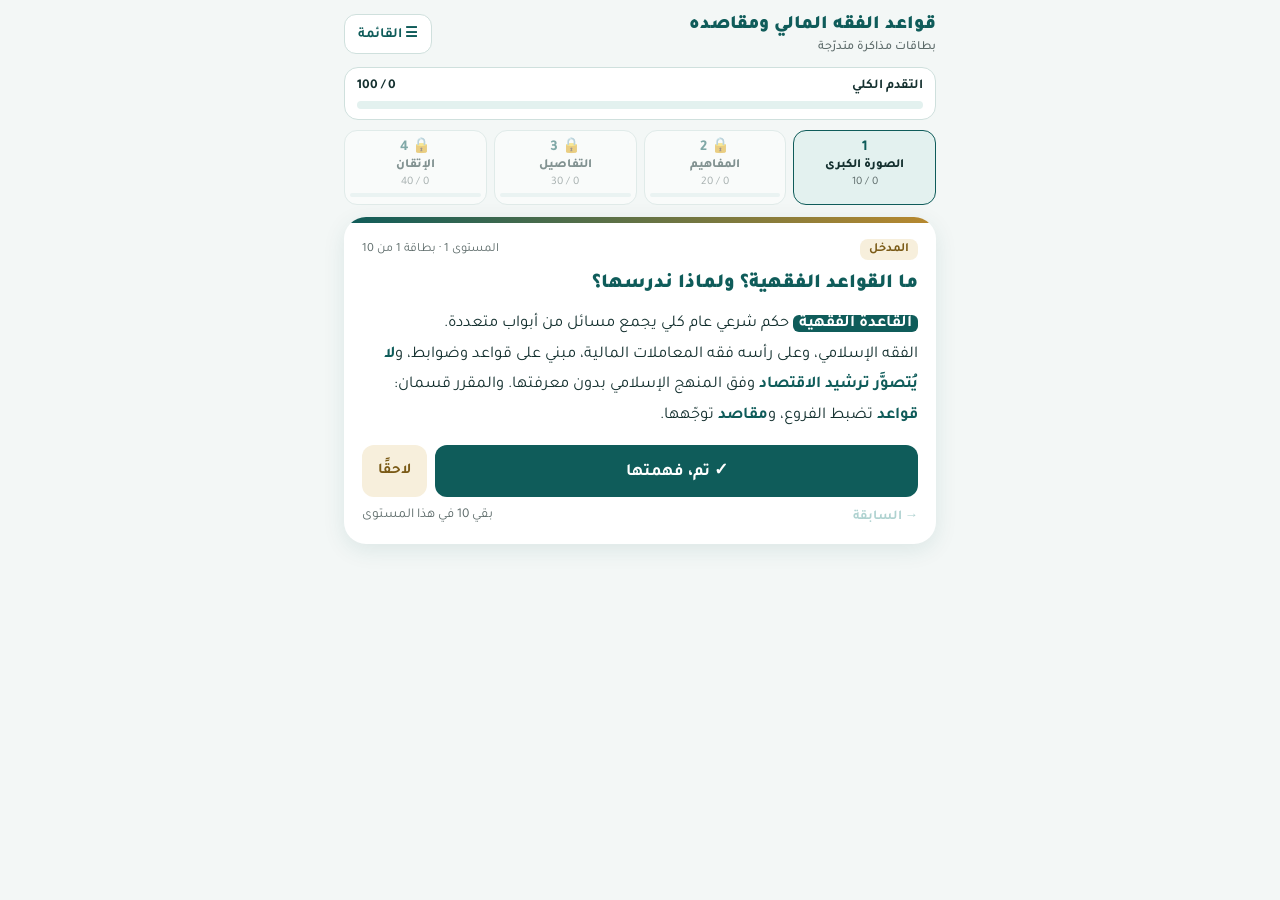
==== cards/index.html @ 2217a5ad "إضافة مذكرة وملخص وبطاقات مقرر قواعد الفقه المالي ومقاصده Co-Authored-By: Claude Opus 5.5 <noreply@a" ====
<!DOCTYPE html>
<html lang="ar" dir="rtl"><head><meta charset="utf-8"><meta name="viewport" content="width=device-width,initial-scale=1">
<title>بطاقات قواعد الفقه المالي ومقاصده</title>
<link rel="preconnect" href="https://fonts.googleapis.com"><link rel="preconnect" href="https://fonts.gstatic.com" crossorigin>
<link href="https://fonts.googleapis.com/css2?family=Tajawal:wght@400;500;700;800;900&display=swap" rel="stylesheet">
<style>
:root{--ink:#14302f;--teal:#0f5c5a;--teal2:#1b7f7a;--tealL:#e3f1ef;--gold:#b8892f;--goldL:#f7efdc;--rose:#9c3d3d;--gray:#5d6b6a;--line:#cfe0dd;--bg:#f3f7f6}
*{box-sizing:border-box;margin:0;padding:0}
body{font-family:Tajawal,sans-serif;background:var(--bg);color:var(--ink);min-height:100vh}
.wrap{max-width:620px;margin:0 auto;padding:14px 14px 40px}
header{display:flex;align-items:center;justify-content:space-between;gap:10px;margin-bottom:12px}
header h1{font-size:19px;font-weight:900;color:var(--teal);line-height:1.3}
header h1 small{display:block;font-size:12.5px;font-weight:500;color:var(--gray)}
.btn{font-family:inherit;border:none;cursor:pointer;border-radius:12px;font-weight:700}
#menuBtn{background:#fff;color:var(--teal);border:1px solid var(--line);padding:9px 13px;font-size:14px;white-space:nowrap}
.prog{background:#fff;border:1px solid var(--line);border-radius:14px;padding:10px 12px;margin-bottom:10px}
.prog .row{display:flex;justify-content:space-between;font-size:13.5px;font-weight:700;margin-bottom:6px}
.bar{height:8px;background:var(--tealL);border-radius:9px;overflow:hidden}.bar i{display:block;height:100%;background:linear-gradient(90deg,var(--teal2),var(--gold));border-radius:9px;transition:width .4s}
.levels{display:grid;grid-template-columns:repeat(4,1fr);gap:7px;margin-bottom:12px}
.lv{position:relative;background:#fff;border:1.5px solid var(--line);border-radius:13px;padding:8px 5px 7px;text-align:center;cursor:pointer;font-family:inherit;color:var(--ink)}
.lv .t{font-size:12.5px;font-weight:800;line-height:1.25}.lv .t b{display:block;color:var(--teal);font-size:15px}
.lv .c{font-size:11.5px;color:var(--gray);margin:3px 0 4px}
.lv .mini{height:4px;background:var(--tealL);border-radius:4px;overflow:hidden}.lv .mini i{display:block;height:100%;background:var(--teal2)}
.lv.on{border-color:var(--teal);background:var(--tealL)}
.lv.lock{opacity:.5}
.lv .badge{position:absolute;top:-7px;left:-5px;background:var(--gold);color:#fff;border-radius:50%;width:21px;height:21px;font-size:12px;line-height:21px}
.card{background:#fff;border-radius:22px;box-shadow:0 6px 22px rgba(15,92,90,.10);overflow:hidden;animation:pop .35s ease}
.card::before{content:"";display:block;height:6px;background:linear-gradient(90deg,var(--teal),var(--gold))}
@keyframes pop{from{opacity:0;transform:translateY(10px)}to{opacity:1;transform:none}}
.cin{padding:16px 18px 18px}
.meta{display:flex;justify-content:space-between;align-items:center;gap:8px;margin-bottom:10px}
.chap{background:var(--goldL);color:#7a5a16;border-radius:8px;padding:3px 9px;font-size:12.5px;font-weight:700}
.pos{font-size:12.5px;color:var(--gray)}
.card h2{font-size:20px;font-weight:900;color:var(--teal);line-height:1.45;margin-bottom:10px}
.done-tag{display:inline-block;background:var(--tealL);color:var(--teal);border-radius:7px;font-size:12px;padding:1px 8px;margin-bottom:8px;font-weight:700}
.body{font-size:16.5px;line-height:1.85}
.body b{color:var(--teal)}
.body .k{background:var(--teal);color:#fff;border-radius:6px;padding:0 6px;font-weight:700}
.body .v{color:#7a5a16;font-weight:700}
.body table{width:100%;border-collapse:collapse;margin:6px 0;font-size:14.5px;line-height:1.6}
.body th{background:var(--teal);color:#fff;padding:5px 7px;text-align:right}
.body td{border-bottom:1px solid var(--line);padding:5px 7px;vertical-align:top}
.body tr:nth-child(even) td{background:#f5faf9}
.acts{display:flex;gap:8px;margin-top:14px}
#ok{flex:1;background:var(--teal);color:#fff;padding:14px;font-size:17px}
#ok:active{transform:scale(.98)}
#later{background:var(--goldL);color:#7a5a16;padding:14px 16px;font-size:15px}
.sub{display:flex;justify-content:space-between;margin-top:10px;font-size:13.5px;color:var(--gray)}
.link{background:none;border:none;color:var(--teal2);font-family:inherit;font-size:13.5px;font-weight:700;cursor:pointer}
.link:disabled{opacity:.35;cursor:default}
.finish{text-align:center;padding:30px 20px}
.finish .e{font-size:54px}.finish h2{margin:8px 0}.finish p{color:var(--gray);line-height:1.8;margin-bottom:16px}
.finish .btn{display:block;width:100%;padding:13px;font-size:16px;margin-top:8px}
.pri{background:var(--teal);color:#fff}.sec{background:var(--tealL);color:var(--teal)}
#toast{position:fixed;bottom:22px;left:50%;transform:translateX(-50%) translateY(20px);background:var(--ink);color:#fff;padding:10px 18px;border-radius:12px;font-size:14.5px;opacity:0;pointer-events:none;transition:.25s;z-index:30;max-width:90%}
#toast.show{opacity:1;transform:translateX(-50%)}
#sheet{position:fixed;inset:0;background:rgba(20,48,47,.45);display:none;z-index:20}
#sheet.open{display:block}
.panel{position:absolute;bottom:0;left:0;right:0;max-width:620px;margin:0 auto;background:#fff;border-radius:22px 22px 0 0;max-height:80vh;display:flex;flex-direction:column}
.ph{display:flex;justify-content:space-between;align-items:center;padding:14px 16px;border-bottom:1px solid var(--line)}
.ph b{font-size:16px;color:var(--teal)}
.list{overflow:auto;padding:6px 10px}
.it{display:flex;gap:9px;align-items:center;width:100%;text-align:right;background:none;border:none;border-bottom:1px solid #eef4f3;padding:10px 6px;font-family:inherit;font-size:14.5px;color:var(--ink);cursor:pointer}
.it .s{flex:none;width:22px;height:22px;border-radius:50%;border:1.5px solid var(--line);font-size:12px;line-height:20px;text-align:center}
.it.d .s{background:var(--teal);border-color:var(--teal);color:#fff}
.it.cur{background:var(--goldL);border-radius:9px}
.pf{padding:12px 16px;border-top:1px solid var(--line)}
#reset{width:100%;background:#fff;color:var(--rose);border:1px solid #e7c9c4;padding:10px;font-size:14px}
.confirm{display:none;margin-top:8px;background:#f6e6e3;border-radius:12px;padding:10px;font-size:14px;text-align:center}
.confirm.show{display:block}
.confirm .btn{padding:8px 16px;margin:6px 4px 0;font-size:14px}
</style></head><body>
<div class="wrap">
<header><h1>قواعد الفقه المالي ومقاصده<small>بطاقات مذاكرة متدرّجة</small></h1><button class="btn" id="menuBtn">☰ القائمة</button></header>
<div class="prog"><div class="row"><span>التقدم الكلي</span><span id="tot"></span></div><div class="bar"><i id="totBar"></i></div></div>
<div class="levels" id="levels"></div>
<div id="main"></div>
</div>
<div id="sheet"><div class="panel"><div class="ph"><b id="shTitle"></b><button class="link" id="close">إغلاق ✕</button></div><div class="list" id="list"></div>
<div class="pf"><button class="btn" id="reset">إعادة تعيين تقدّم هذا المستوى</button><div class="confirm" id="cf">سيُمسح تقدّمك في هذا المستوى. هل أنت متأكد؟<br><button class="btn pri" id="cfYes">نعم، امسح</button><button class="btn sec" id="cfNo">إلغاء</button></div></div></div></div>
<div id="toast"></div>
<script>
const LEVELS=[{n:1,name:"الصورة الكبرى"},{n:2,name:"المفاهيم"},{n:3,name:"التفاصيل"},{n:4,name:"الإتقان"}];
const C=[
// ================= المستوى 1: الصورة الكبرى (10) =================
[1,"المدخل","ما القواعد الفقهية؟ ولماذا ندرسها؟","<span class='k'>القاعدة الفقهية</span> حكم شرعي عام كلي يجمع مسائل من أبواب متعددة.<br>الفقه الإسلامي، وعلى رأسه فقه المعاملات المالية، مبني على قواعد وضوابط، و<b>لا يُتصوَّر ترشيد الاقتصاد</b> وفق المنهج الإسلامي بدون معرفتها. والمقرر قسمان: <b>قواعد</b> تضبط الفروع، و<b>مقاصد</b> توجّهها."],
[1,"القاعدة 1","الأمور بمقاصدها","أولى القواعد الخمس الكبرى. فرعها في المال: <b>العبرة في العقود للمقاصد والمعاني لا للألفاظ والمباني</b>.<br>فالعقد يُحكم عليه بحقيقته لا باسمه: تسمية الزيادة على الدين «غرامة» لا تخرجها عن كونها <b>ربا</b>."],
[1,"القاعدة 2","المشقة تجلب التيسير","المشقة الطارئة على المكلف توجب الترخيص والتخفيف؛ لأن الشريعة مبنية على <b>التيسير لا التعسير</b>.<br>من فروعها في المال: <b>الغرر الكثير يفسد العقود دون يسيره</b>، و<b>إذا زال المانع عاد الممنوع</b>."],
[1,"القاعدة 3","لا ضرر ولا ضرار","نص نبوي صار قاعدة: الشريعة تنفي الضرر بمنعه قبل وقوعه ورفعه بعد وقوعه.<br>تتفرع عنها قواعد <span class='k'>الضمان</span>: الأموال تُضمن بالخطأ كالعمد · الاضطرار لا يبطل حق الغير · المباشر ضامن وإن لم يتعدَّ · الأجر والضمان لا يجتمعان · الظفر بالحق."],
[1,"القاعدة 4","اليقين لا يزول بالشك","ما ثبت بيقين لا يرتفع بمجرد الشك.<br>وفي العقود يتفرع عنها ثلاثة أصول: <b>الأصل في العقود والشروط الحِلّ</b> · <b>الأصل في العقود اللزوم</b> · <b>الأصل أن تكون عن تراضٍ</b>."],
[1,"القاعدة 5","العادة محكّمة","العرف والعادة حَكَمٌ يُرجع إليه في إثبات الحكم ما لم يخالف نصًّا. فـ<b>المعروف عرفًا كالمشروط شرطًا</b>.<br>ويلحق بها قاعدتان كليتان فرعيتان: <b>التابع تابع</b>، و<b>إعمال الكلام أولى من إهماله</b>."],
[1,"الموضوع 4","قواعد الضمان","تحدد من يتحمل الخسارة ومن يستحق الغلة:<br>• <b>الخراج بالضمان</b> و<b>الغنم بالغرم</b>: من عليه الخسارة فله الربح.<br>• <b>الجواز الشرعي ينافي الضمان</b>: الفعل المأذون فيه لا يوجب تعويضًا.<br>• <b>فاسد العقود كصحيحها في الضمان</b>."],
[1,"الموضوع 5","قواعد العقود والديون","خمس قواعد تضبط أثر العقود:<br>هل تُقضى الديون بأمثالها؟ · للأكثر حكم الكل · العقد الباطل لا يقبل الإجازة · لا يتم التبرع إلا بالقبض · هل الوعد عقد؟"],
[1,"الموضوع 7–8","المصالح والمفاسد والضروريات الخمس","الشريعة جاءت بجلب المصالح ودرء المفاسد، والمصالح مراتب: <b>ضرورية ثم حاجية ثم تحسينية</b>.<br>والضروريات خمس: حفظ <b>الدين والنفس والعقل والنسل والمال</b>. وعند التعارض يُرجَّح بينها بمرجّحات محددة."],
[1,"الموضوع 9–10","مقاصد الشريعة في المال","المال من الضروريات الخمس، وغاية الشريعة فيه أن <b>يُحفظ ويُنمّى ويتداول بعدل</b>.<br>ويُدرس المقصد في كل مرحلة من حياة المال: <b>الكسب والاستثمار</b>، و<b>الاستهلاك</b>، و<b>التبرع</b>، ثم أثر ذلك في المعاملات المعاصرة."],

// ================= المستوى 2: المفاهيم (20) =================
[2,"المدخل","تعريف القاعدة","<b>لغة:</b> الأساس.<br><b>اصطلاحًا:</b> حكم شرعي عام كلي، يتضمن مسائل من أبواب متعددة.<br>قد ترد عليها استثناءات لا تنقض كليتها، قال الشاطبي: «القاعدة الكلية لا تقدح فيها قضايا الأعيان ولا نوادر التخلف»."],
[2,"المدخل","القاعدة والضابط والأصل","<table><tr><th>المصطلح</th><th>يجمع الفروع من</th></tr><tr><td>القاعدة</td><td>أبواب شتى</td></tr><tr><td>الضابط</td><td>باب واحد</td></tr><tr><td>الأصل</td><td>الأعم: كل ما تنبني عليه مسائل، من باب أو أبواب</td></tr></table>"],
[2,"المدخل","لا تخلط: الفقهية والأصولية","<b>القواعد الأصولية:</b> أدلة عامة يُتوصل بها إلى <span class='k'>استنباط</span> الأحكام.<br><b>القواعد الفقهية:</b> تعبّر عن <span class='k'>أحكام</span> عامة، هدفها ضبط المسائل متحدة العلة تحت حكم كلي، على أن منها ما يصلح دليلًا.<br>الأولى أداة، والثانية ثمرة."],
[2,"المدخل","أقسام القواعد الفقهية","<b>1) كلية متفق عليها:</b><br>أ. ذات الفروع الكثيرة (الخمس الكبرى): الأمور بمقاصدها · اليقين لا يزول بالشك · المشقة تجلب التيسير · الضرر يزال · العادة محكّمة.<br>ب. مشتهرة أقل شأنًا: إعمال الكلام أولى من إهماله · الميسور لا يسقط بالمعسور.<br><b>2) مختلف فيها:</b> الأجر والضمان لا يجتمعان (الحنفية) · الرخص لا تناط بالمعاصي."],
[2,"المدخل","حجية القواعد: ثلاث مراتب","1) المأخوذة من <b>نص صريح</b> في الكتاب أو السنة: أعلى مراتب الحجية.<br>2) المستندة إلى <b>استقراء أو قياس</b>: دونها.<br>3) المبنية على <b>اجتهاد محض أو مصلحة مرسلة</b>: أضعف.<br>فحجية القاعدة <span class='k'>تابعة لقوة مستندها</span>."],
[2,"القاعدة 1","العبرة في العقود للمقاصد: المعنى والصيغ","<b>المعنى:</b> لا يُنظر إلى ألفاظ العاقدين بل إلى مقاصدهم الحقيقية؛ فما الألفاظ إلا قوالب للمعاني.<br><b>صيغها:</b><br>• العبرة في العقود للمقاصد والمعاني لا للألفاظ والمباني.<br>• القصود معتبرة في العقود.<br>• الألفاظ مفتقرة إلى معرفة معانيها.<br>• هل العبرة بصيغ العقود أو بمعانيها؟"],
[2,"فرع القاعدة 2","الغرر: اليسير والكثير","<b>الغرر:</b> كل عقد يحتمل فيه أحد المتعاقدين ألا يحصل على المقصود منه بسبب الغبن أو الجهالة.<br><b>اليسير:</b> القليل الذي يُغتفر عادةً، ولا يترتب عليه نزاع أو غبن فاحش.<br><b>الكثير:</b> ما لا يُغتفر، ويؤدي إلى النزاع أو الغبن.<br>القاعدة: <span class='k'>الكثير يفسد العقد دون اليسير</span>."],
[2,"القاعدة 3","الضرر والضرار","<b>الضرر لغة:</b> حصول الضُّر، وهو خلاف النفع.<br><b>اصطلاحًا:</b> الإخلال بمصلحة مشروعة للنفس أو الآخرين تعديًا أو إهمالًا.<br><b>الضرر:</b> إلحاق الأذى بالغير <b>ابتداءً</b>.<br><b>الضِّرار:</b> <b>مقابلة</b> الضرر بالضرر.<br>والحديث ينفيهما معًا."],
[2,"فرع القاعدة 3","الأموال تُضمن بالخطأ كالعمد","من أتلف مالًا بغير حق ضمنه، عامدًا أو مخطئًا، جاهلًا أو ناسيًا. والفرق بينهما في <b>الإثم</b> فقط: يأثم العامد دون المخطئ.<br><b>أسباب الضمان ثلاثة:</b> العقد · وضع اليد · الإتلاف."],
[2,"فرع القاعدة 3","الاضطرار: تعريفه وأقسامه","<b>الاضطرار:</b> حاجة شديدة عرفًا تُلجئ إلى مخالفة الشرع.<br>1) <b>داخلي:</b> سببه من الداخل كالجوع والعطش.<br>2) <b>خارجي (الإكراه):</b><br>• <b>ملجئ (تام):</b> يعدم الرضا ويفسد الاختيار.<br>• <b>غير ملجئ (ناقص):</b> يعدم الرضا ولا يفسد الاختيار."],
[2,"فرع القاعدة 3","الظفر بالحق: تعريفه","<b>لغة:</b> الفوز بالشيء وإدراكه بعد السعي فيه.<br><b>اصطلاحًا:</b> تمكّن صاحب الحق، أو من يقوم مقامه، من حقه الواجب الأداء من مال غريمه الممتنع عن الوفاء، وأخذه منه استيفاءً لحقه بغير إذنه ولا علم القضاء، بشروط مخصوصة."],
[2,"القاعدة 4","الأصول الثلاثة في العقود","<b>الحِلّ:</b> العقود والشروط مباحة ما لم يرد دليل بتحريمها.<br><b>اللزوم:</b> العقد المبرم لازم ما لم يدل نص أو شرط (كالخيار) على خلافه.<br>• البيع <b>اللازم</b>: النافذ العاري عن الخيارات · <b>غير اللازم</b>: النافذ الذي فيه خيار.<br><b>التراضي:</b> المعتبر في حلّ العقد ونفوذه ولزومه رضا الطرفين."],
[2,"القاعدة 5","العادة محكّمة: المعنى","تُجعل العادة، عامة أو خاصة، <b>حَكَمًا لإثبات حكم شرعي</b> لم يُنص على خلافه بخصوصه. فالعادة التي توفرت فيها شروط العمل بها <b>ملزمة</b>.<br>ومن ألفاظها: المعروف بين التجار كالمشروط بينهم · العرف كالشرط · الإذن العرفي كالإذن اللفظي."],
[2,"قواعد فرعية","التابع تابع · إعمال الكلام","<b>التابع تابع:</b> ما كان تابعًا لشيء في الوجود حقيقة أو حكمًا فهو تابع له في حكمه، ولا يستقل بالحكم.<br><b>إعمال الكلام أولى من إهماله:</b> حمل الكلام على معنى صحيح أفضل من تركه وعدم الأخذ به."],
[2,"الموضوع 4","الخراج والغنم والغرم","<b>الخراج لغة:</b> غلة الشيء ودخله ومنفعته.<br><b>الغلة:</b> الدخل من الزرع والثمر واللبن والإجارة والنتاج.<br><b>الخراج بالضمان:</b> الغلة لمن يتحمل ضمان الأصل.<br><b>الغرم:</b> ما يلزم المرء لقاء شيء · <b>الغنم:</b> ما يحصل له من مرغوبه."],
[2,"الموضوع 5","لا تخلط: الوعد والعقد","<b>الوعد:</b> إخبار عن إنشاء معروف في المستقبل، والتزام من <b>طرف واحد</b>.<br><b>العقد:</b> التزام صادر من <b>طرفين متقابلين</b>، وإنشاء لالتزامات آنية متبادلة.<br><b>الوعد المجرد:</b> إخبار بالنية · <b>الوعد الملزم:</b> ما اقترن بتصرف من الموعود بناءً عليه."],
[2,"الموضوع 4","الصحيح والفاسد والباطل","<b>البيع الصحيح:</b> ما شُرع بأصله ووصفه، وترتب عليه أثره من الملك والانتفاع.<br>الجمهور: <b>الفاسد = الباطل</b>.<br>الحنفية: <b>الفاسد</b> ما شُرع بأصله دون وصفه، ويُصلح ويبقى أثره · <b>الباطل</b> ما لم يُشرع بأصله ولا وصفه، فكأنه لم يكن."],
[2,"الموضوع 7","مراتب المصالح","<b>ضرورية:</b> لا بد منها لقيام مصالح الدين والدنيا، وبفقدها فساد وتهارج.<br><b>حاجية:</b> للتوسعة ورفع الحرج، وبفقدها حرج ومشقة لا فساد.<br><b>تحسينية:</b> محاسن العادات ومكارم الأخلاق.<br>والمفاسد تنقسم مثلها: كل ما فوّت مصلحة فهو مفسدة في رتبتها."],
[2,"الموضوع 8","الضروريات الخمس ومقاصد الاقتصاد","<b>الضروريات:</b> حفظ الدين · النفس · العقل · النسل · المال.<br><b>مقاصد الاقتصاد الإسلامي (5):</b><br>1) العدالة الاجتماعية.<br>2) التوازن بين مصلحة الفرد والجماعة.<br>3) الرقابة الذاتية.<br>4) عمارة الأرض.<br>5) القوة الاقتصادية."],
[2,"الموضوع 9–10","المال والكسب والاستثمار والاستهلاك والتبرع","<b>المال (الراجح):</b> ما تخرج منه المنافع ويُباح الانتفاع به.<br><b>الكسب:</b> تحصيل المال بطريق مشروع لتحقيق الكفاية.<br><b>الاستثمار:</b> توظيفه في أنشطة مباحة تحقق النماء.<br><b>الاستهلاك:</b> استخدام السلع والخدمات لإشباع الحاجات بالضوابط الشرعية.<br><b>التبرع:</b> بذل مال أو منفعة بلا عوض بقصد البر."],

// ================= المستوى 3: التفاصيل (30) =================
[3,"المدخل","فوائد القواعد الفقهية (6)","1) تجمع شتات الفروع المتناثرة في سلك واحد.<br>2) تكوّن لدى الباحث <b>ملكة علمية</b> قوية.<br>3) تنير سبيل معرفة الأحكام، وترتقي إلى النظريات العامة.<br>4) تصوّر منهجًا قياسيًا عامًا في ترتيب الأحكام.<br>5) دقة ميزانها تتيح لغير المتخصص الاطلاع على الفقه.<br>6) <b>الإيجاز</b>: كلمتان أو بضع كلمات، مثل «العادة محكّمة»."],
[3,"المدخل","هل تُجعل القاعدة الفقهية دليلًا؟","<b>الأصل: لا</b>، لسببين:<br>1) هي ثمرة للفروع وجامع لها، فلا يُجعل الثمرة دليلًا.<br>2) معظمها لا يخلو من مستثنيات، فقد تكون المسألة منها.<br>فهي <b>شواهد يُستأنس بها</b>.<br><b>إلا</b> إن كانت نصًّا («لا ضرر ولا ضرار»، «الخراج بالضمان»)، فقوتها بقوة دليلها. وما بُني على دليل مختلف فيه يُرجع فيه أولًا إلى الأدلة المتفق عليها."],
[3,"المدخل","مستندات القواعد (4)","1) <b>الكتاب:</b> ﴿وأحل الله البيع وحرم الربا﴾ ← أصل الإباحة في البيوع، وحرمة الربا.<br>2) <b>السنة:</b> «ما حُرّم لعلة عارضة يزول بزوالها»، كحديث بريرة: «هو لها صدقة ولنا هدية».<br>3) <b>القياس الصحيح:</b> كقول الشافعي: «كل ما قسناه حلالًا حكمنا له حكم الحلال».<br>4) <b>الاستقراء:</b> أكثر طرق بناء القواعد شيوعًا."],
[3,"القاعدة 1","تطبيقات العبرة بالمقاصد","1) قال: «أعرتك سيارتي» مدة معلومة بعوض معلوم ← صح، و<b>انقلبت الإعارة إجارة</b> تغليبًا للمعنى، وبه قال أصحاب المذاهب الأربعة.<br>2) <b>تغريم المدين المماطل</b>: تسمية الزيادة على الدين «غرامة» لا تصرفها عن حقيقتها وهي الربا."],
[3,"القاعدة 1","المقاصد أم الألفاظ؟ أدلة الفريقين","<table><tr><th>العبرة بالمقاصد</th><th>العبرة بالألفاظ</th></tr><tr><td>«إنما الأعمال بالنيات»</td><td>الصيغ وُضعت لإفادة المعاني فلا تُترك ظواهرها</td></tr><tr><td>لا يُعطَّل لفظ العقد إن أمكن حمله على وجه صحيح</td><td>اعتبار النيات بلا ضبط يؤدي للتلاعب وغياب الضبط القضائي</td></tr><tr><td>آية لغو اليمين [البقرة: 225]</td><td>﴿فإن طلقها فلا تحل له﴾: أثر الطلاق باللفظ</td></tr><tr><td>اعتبار الألفاظ وحدها يبطل عقودًا ويفتح باب التحايل</td><td></td></tr></table>"],
[3,"القاعدة 2","ضابط المشقة الموجبة للتيسير","<b>1) ملازمة للعبادة:</b> لا تنفك عنها، فلا تخفيف (الوضوء في البرد، الصيام في الحر، السفر لطلب العلم).<br><b>2) عارضة:</b> ليست جزءًا من العبادة:<br>• <b>عظيمة:</b> تضر بالنفس أو الأعضاء ← توجب التخفيف.<br>• <b>خفيفة:</b> ألم يسير ← لا يُلتفت إليها.<br>• <b>متوسطة:</b> تُلحق بأقرب الطرفين."],
[3,"القاعدة 2","أنواع التخفيفات الشرعية (7)","1) <b>إسقاط:</b> قضاء الصلاة عن الحائض.<br>2) <b>تنقيص:</b> قصر الرباعية.<br>3) <b>إبدال:</b> التيمم عند فقد الماء.<br>4) <b>تقديم:</b> جمع الصلاتين في وقت الأولى.<br>5) <b>تأخير:</b> جمعهما في وقت الثانية.<br>6) <b>ترخيص:</b> أكل الميتة للضرورة.<br>7) <b>تغيير:</b> نظم صلاة الخوف."],
[3,"القاعدة 2","أسباب الرخص الشرعية (7)","1) السفر.<br>2) المرض.<br>3) الإكراه الملجئ.<br>4) النسيان.<br>5) الجهل.<br>6) العسر وعموم البلوى.<br>7) النقص."],
[3,"فرع القاعدة 2","كيف نميز الغرر اليسير من الكثير؟","لم يحدد الفقهاء قدرًا معينًا، وتركوه لمعيارين:<br>1) <span class='k'>العرف</span>: ما يعده الناس غررًا كثيرًا يؤدي إلى النزاع فهو فاسد، وما يتسامحون فيه فهو يسير. والعرف يتغير بالزمان والمكان ونوع العقد.<br>2) <span class='k'>الضوابط الشرعية</span>: وجود الضمانات والشفافية التي تزيل الجهالة والغبن؛ فكلما زادت إجراءات الوضوح والعدل قلّ الغرر."],
[3,"فرع القاعدة 2","تطبيقات الغرر المعاصرة","1) <b>التأمين التجاري:</b> غرر كثير مفسد؛ المؤمَّن لا يعلم أيحصل على مقابل، والشركة لا تدري كم ستدفع.<br>2) <b>التأمين التعاوني (التكافلي):</b> قائم على التبرع والتعاون، فيصير الغرر يسيرًا مغتفرًا.<br>3) <b>المشتقات</b> (الخيارات، الديون المشكوك في تحصيلها): بيع ما لا يملك، أو معدوم، أو مجهول ← داخلة في النهي عن بيع الغرر."],
[3,"فرع القاعدة 2","إذا زال المانع عاد الممنوع","<b>المعنى:</b> ما امتنع لمانع يعود إلى حكمه الأصلي إذا زال المانع.<br><b>الدليل:</b> ﴿وإذا حللتم فاصطادوا﴾، وحديث آكل الثوم: لا يقرب المسجد حتى يذهب ريحه.<br><b>تطبيقات:</b><br>• أوصى لأخيه ثم وُلد له ابن فحجبه ← صحت الوصية.<br>• وهب حصة شائعة ثم قسمها وسلّمها ← صحت.<br>• زالت الزيادة المانعة من رجوع الواهب ← عاد حقه."],
[3,"القاعدة 3","لا ضرر: ما تُلزم به وأمثلتها","<b>تُلزم بثلاثة:</b><br>1) منع الضرر قبل وقوعه.<br>2) رفعه بعد وقوعه ومنع تكراره.<br>3) تحريم سائر أنواعه إلا بدليل (النكرة في سياق النفي تعم).<br><b>بيوع ممنوعة للضرر:</b> بيع المعيب دون بيان · النجش والعينة والمزابنة والمنابذة · بيع الحاضر للبادي والبيع على البيع · بيع المخدرات والمغصوب · بيع الدين بالدين."],
[3,"فرع القاعدة 3","الاضطرار لا يبطل حق الغير: المعنى","من أتلف شيئًا <b>لدفع أذاه عنه</b> لم يضمنه، ومن أتلفه <b>ليدفع به ضرورته</b> ضمنه.<br>• صال عليه بعير فقتله ← <b>لا يضمن</b>.<br>• جاع جوعًا شديدًا فذبح البعير وأكل ← <b>يضمن</b>.<br>فالضرورة ترفع الإثم ولا ترفع الضمان."],
[3,"فرع القاعدة 3","شروط قاعدة الاضطرار (6)","1) وقوع الضرر يقينًا أو غالبًا.<br>2) أن يمس إحدى الضروريات الخمس.<br>3) تعذر إزالته بالوسائل المباحة.<br>4) ألا يترتب على إزالته ضرر مثله أو أعظم.<br>5) أن يقتصر المضطر على ما يزيل الضرر.<br>6) أن يضمن ما أتلفه من حق الغير."],
[3,"فرع القاعدة 3","الأجر والضمان: الحنفية والجمهور","<b>الحنفية:</b> لا يجتمعان في محل واحد لسبب واحد مع اتحاد الجهة؛ لأن الضمان يقتضي التملك، والمالك لا أجر عليه. ومنافع المغصوب عندهم غير مضمونة لأنها معدومة.<br><b>الجمهور:</b> يجتمعان، كالغاصب المنتفع بالمغصوب إذا هلك: يضمنه وعليه الأجرة.<br>فالقاعدة <span class='k'>مختلف فيها</span>."],
[3,"فرع القاعدة 3","الأجر والضمان: مسائل الدابة","<table><tr><th>استأجر دابة ثم</th><th>الحكم</th></tr><tr><td>تعدى ولم ينتفع وسلمت</td><td>لا أجر</td></tr><tr><td>تعدى ثم انتفع وسلمت</td><td>لا أجر</td></tr><tr><td>انتفع كاملًا ثم تعدى</td><td>كل الأجر مع الإثم</td></tr><tr><td>تعدى أثناء المنفعة، أو بعد بعضها</td><td>أجر ما قبل التعدي</td></tr><tr><td>تعدى ولم ينتفع وتلفت</td><td>يضمن القيمة ولا أجر</td></tr></table>"],
[3,"فرع القاعدة 3","الظفر بالحق: الشروط والموانع","<b>الشروط (5):</b> ثبوت الحق ويقينيته · عدم التجاوز · تعذر الطرق المشروعة · الأمن من الفتنة والعقوبة · أن يكون مالًا لا حدًّا ولا قصاصًا.<br><b>الموانع (4):</b> وجود قضاء عادل · إمكان إقامة البينة · أن يكون المدين معسرًا أو محجورًا عليه · أن يؤدي إلى مفسدة أعظم.<br><b>الراجح:</b> يجوز إن كان سبب الحق ظاهرًا كالنكاح والقرابة والضيافة."],
[3,"القاعدة 4","الأصل في العقود الحل: الضوابط والتطبيقات","<b>المقاصد:</b> تحقيق مصالح الناس · رفع الحرج · حفظ الحقوق ومنع النزاع.<br><b>الضوابط:</b> ألا تخالف نصًّا · ألا تنافي مقصود العقد · ألا تشتمل على غرر أو ظلم.<br><b>تطبيقات:</b> اشتراط صفة في المبيع (جمل جابر) · تحديد المدة أو المنفعة في الإجارة · <b>الشروط الجزائية والتأمين التعاوني</b>."],
[3,"القاعدة 4","الأصل في العقود اللزوم: شروط إعماله","1) أن يكون العقد صحيحًا موافقًا للشريعة.<br>2) أن يثبت بالإيجاب والقبول ورضا المتعاقدين.<br>3) ألا يوجد ما يناقض اللزوم.<br>4) ألا يوجد ما يناقض مقتضى العقد.<br>5) أن يكون الشرط واضحًا لا تغرير فيه بالطرف الآخر."],
[3,"القاعدة 4","التراضي: الشروط والقواعد المندرجة","<b>شروطه:</b> ألا يكون على إحلال حرام أو تحريم حلال · ألا يناقض مقصود العقد · ألا يوجد سبب قوي لإهدار رضا المالك.<br><b>قواعد مندرجة:</b><br>1) تنعقد العقود بكل ما دل على مقصودها.<br>2) دليل الرضا كصريح الرضا.<br>3) السكوت لا يدل على الرضا إلا بقرينة.<br>4) لا عبرة للدلالة في مقابلة التصريح."],
[3,"القاعدة 5","شروط العمل بالعرف","1) أن يكون <b>مطردًا أو غالبًا</b>.<br>2) أن يكون <b>قائمًا عند إنشاء التصرف</b>، فلا عبرة بسابق منقطع ولا بحادث بعده.<br>3) <b>ألا يعارضه تصريح</b> بخلافه.<br>4) <b>ألا يخالف دليلًا شرعيًا</b>.<br><b>ضابط الرجوع إليه:</b> كل فعل رُتّب عليه حكم ولا ضابط له في الشرع ولا في اللغة، كالقبض والإيداع والهدية والغصب."],
[3,"القاعدة 5","تطبيقات العرف المعاصرة","1) <b>عمولة مكاتب الإيجار</b> على المستأجر، وتتفاوت بحسب أجرة المسكن.<br>2) <b>تسلّم الشيك</b> يقوم مقام القبض في صرف النقود بشروطه.<br>3) <b>القيد الحسابي</b> قبض حكمي في شراء الذهب والفضة.<br>4) خدمات الحسابات الجارية: دفاتر الشيكات وبطاقات الصراف وتمييز بعض العملاء، عملًا بـ«المعروف بين التجار كالمشروط بينهم»."],
[3,"القاعدة 5","لا تخلط: المعروف عرفًا · المعروف بين التجار","<b>المعروف عرفًا كالمشروط شرطًا:</b> في مطلق العرف؛ ما تعارفه الناس بلا شرط صريح فهو كالمشروط، ما لم يصادم نصًّا. (مثال المصادم: تضمين المستعير والمستأجر بلا تعدٍّ ← لا يُعتبر).<br><b>المعروف بين التجار كالمشروط بينهم:</b> <span class='k'>أخص</span>، في عرف التجار، وذُكرت اهتمامًا بالتجارة. مثالها: دفع الثمن منجّمًا إن جرى به العرف."],
[3,"قواعد فرعية","صور التبعية (6)","1) <b>حقيقية:</b> الصوف على الغنم، والجنين في الرحم.<br>2) <b>متولدة:</b> الإذن بشيء يتبعه ما ينتج عنه.<br>3) <b>تضمنية:</b> جزء مما تضمنه شيء آخر.<br>4) <b>ضرورية:</b> المفتاح للقفل.<br>5) <b>شرعية:</b> «ذكاة الجنين ذكاة أمه».<br>6) <b>عرفية:</b> ما يتبع العقد عرفًا كالأرض والبناء والشجر."],
[3,"الموضوع 4","الخراج بالضمان: الشروط والتطبيقات","<b>الشرطان:</b> منفعة <b>منفصلة غير متولدة</b> كالأجرة · مستندة إلى <b>سبب مشروع</b> كالشراء والهبة.<br><b>تطبيقات:</b><br>• ردّ المبيع المعيب بعد استعماله ← لا أجرة عليه.<br>• رجع الواهب ← الغلة للموهوب له.<br>• المفلس يتّجر بعد الحجر ← الربح له.<br>• مكّنه البائع من الطعام فلم يقبضه فهلك ← من ضمان المشتري."],
[3,"الموضوع 4","فاسد العقود كصحيحها في الضمان","يستويان في <b>أصل</b> الضمان لا في <b>مقداره</b>:<br>• الصحيح يُضمن <b>بالمسمّى</b> (ضمان عقد).<br>• الفاسد يُضمن <b>بالقيمة أو المثل</b> (ضمان يد).<br><b>وقت القيمة:</b> يوم القبض (الحنفية والمالكية ووجه للشافعية) · يوم التلف (الحنابلة، لأنه مأذون في إمساكه كالعارية).<br>مثال: باع قطيعًا إلا شاتين غير معينتين ← فاسد للجهالة."],
[3,"الموضوع 5","تُقضى الديون بأمثالها: المجمع والتحوط","الأصل ردّ <b>المثل</b> ولو رخصت العملة أو غلت، باتفاق المذاهب الأربعة.<br><b>مجمع الفقه (التضخم):</b> العبرة بالمثل لا بالقيمة، فلا يجوز ربط الديون بمستوى الأسعار.<br><b>التحوط عند التعاقد:</b> عقد الدين بالذهب أو الفضة · سلعة مثلية · سلة سلع · عملة أثبت · سلة عملات. ويُرد بمثل ما وقع به الدين."],
[3,"الموضوع 7","الترجيح بين المصالح والمفاسد (6)","1) <b>الرتبة:</b> دفع مفسدة الضروري مقدّم على مصلحة الحاجي.<br>2) <b>النوع:</b> الدين، فالنفس، فالعقل، فالنسل، فالمال.<br>3) <b>العموم:</b> المفسدة العامة على المصلحة الخاصة.<br>4) <b>القدر:</b> الأكبر ضررًا يُقدَّم درؤه.<br>5) <b>الزمن:</b> المفسدة الدائمة على المصلحة المؤقتة.<br>6) <b>التحقق:</b> درء المفسدة المحققة أولى من جلب المصلحة الموهومة."],
[3,"الموضوع 8","إعمال المقاصد: الخطوات والضوابط","<table><tr><th>خطوات الإعمال</th><th>ضوابط الإعمال</th></tr><tr><td>فهم النص أولًا</td><td>عدم معارضة النصوص</td></tr><tr><td>الاستقراء الشامل</td><td>عدم معارضة الإجماع والقياس</td></tr><tr><td>ترتيب المقاصد</td><td>تحديد درجة المقصد</td></tr><tr><td>مراعاة المآلات</td><td>الابتعاد عن المصالح الموهومة</td></tr><tr><td>الالتزام بالضوابط</td><td>أن يكون المطبّق مجتهدًا</td></tr></table>"],
[3,"الموضوع 10","التبرعات: أنواعها ومقاصدها","<b>الأنواع:</b> 1) مقصودة ابتداءً وانتهاءً (هبة، صدقة، وصية، وقف، عارية). 2) ضمن معاوضة (بيع بأقل من القيمة نفعًا للمشتري). 3) تبرع ابتداءً معاوضة انتهاءً (القرض).<br><b>المقاصد:</b> عبادة الله · مصالح ضعاف المسلمين · إدامة استخدام المال · التكثير منها · صدورها عن طيب نفس."],

// ================= المستوى 4: الإتقان (40) =================
[4,"القاعدة 2","أدلة: المشقة تجلب التيسير","1) <span class='v'>﴿يُرِيدُ اللَّهُ بِكُمُ الْيُسْرَ وَلَا يُرِيدُ بِكُمُ الْعُسْرَ﴾</span> [البقرة: 185].<br>2) <span class='v'>﴿وَمَا جَعَلَ عَلَيْكُمْ فِي الدِّينِ مِنْ حَرَجٍ﴾</span> [الحج: 78].<br>3) قصة الأعرابي الذي بال في المسجد: «دعوه، وأهريقوا على بوله ذَنوبًا من ماء... فإنما بُعثتم ميسّرين ولم تُبعثوا معسّرين» (البخاري)."],
[4,"القاعدة 2","أمثلة المشقة العارضة","<table><tr><th>النوع</th><th>مثاله</th><th>حكمه</th></tr><tr><td>عظيمة</td><td>خوف الهلاك أو فقد عضو بالصيام</td><td>تخفيف</td></tr><tr><td>خفيفة</td><td>وجع إصبع، صداع خفيف</td><td>لا تخفيف</td></tr><tr><td>متوسطة</td><td>حمى خفيفة، ألم ضرس</td><td>بحسب قربها</td></tr></table>"],
[4,"فرع القاعدة 2","أدلة قاعدة الغرر","1) <span class='v'>﴿يَا أَيُّهَا الَّذِينَ آمَنُوا لَا تَأْكُلُوا أَمْوَالَكُم بَيْنَكُم بِالْبَاطِلِ إِلَّا أَن تَكُونَ تِجَارَةً عَن تَرَاضٍ مِّنكُمْ﴾</span> [النساء: 29]: والغرر يؤدي إلى أكل المال بالباطل لانعدام الرضا الحقيقي.<br>2) حديث أبي هريرة: «نهى رسول الله صلى الله عليه وسلم عن بيع الغرر». النهي عام، وقيّده الفقهاء بالكثير المؤدي للنزاع."],
[4,"القاعدة 3","أدلة: لا ضرر ولا ضرار","1) <span class='v'>﴿وَلَا يُضَارَّ كَاتِبٌ وَلَا شَهِيدٌ﴾</span> [البقرة: 282].<br>2) <span class='v'>﴿لَا تُضَارَّ وَالِدَةٌ بِوَلَدِهَا وَلَا مَوْلُودٌ لَّهُ بِوَلَدِهِ﴾</span> [البقرة: 233].<br>3) قول النبي صلى الله عليه وسلم: «لا ضرر ولا ضرار» (أحمد)، وهو <b>أصل القاعدة</b>."],
[4,"فرع القاعدة 3","ضمان الخطأ: الأدلة والأمثلة","<b>الأدلة:</b> آية النساء 29 · «إن دماءكم وأموالكم وأعراضكم حرام عليكم كحرمة يومكم هذا» (أبو بكرة)، ولم يفرق الشارع بين العالم وغيره في ضمان المتلفات.<br><b>قول ابن رشد:</b> «الأموال تُضمن عمدًا أو خطأً».<br><b>أمثلة:</b> أعطى زكاته لمن ظنه فقيرًا فبان غنيًا ← يضمن الآخذ · رمى حجرًا فكسر زجاج سيارة ← يضمن إصلاحه."],
[4,"فرع القاعدة 3","حديث عُمير مولى آبي اللحم","أصابته مجاعة شديدة قرب المدينة، فدخل حائطًا وقطع قِنوَين من نخلة، فجاء به صاحب الحائط إلى النبي صلى الله عليه وسلم، فسأله: «أيّهما أفضل؟» يعني ثوبيه، فأخذ عمير أحدهما وأخذ صاحب الحائط الآخر.<br><b>وجه الدلالة:</b> كان مضطرًا، ومع ذلك أعطى صاحبَ البستان عوضًا ← <span class='k'>الاضطرار لا يبطل حق الغير</span>."],
[4,"فرع القاعدة 3","الاضطرار: الصيغ والأركان والأدلة","<b>صيغها:</b> الضرورات لا تبيح إتلاف مال الغير بغير ضمان · الضرورة إلى مال الغير لا تُسقط ضمانه · الاضطرار لا يُسقط الضمان.<br><b>أركانها نظريًا:</b> الاضطرار (المحكوم عليه)، وعدم بطلان حق الغير (المحكوم به). <b>تطبيقيًا:</b> المضطر · حالة الضرورة · حق للغير · التعدي عليه.<br><b>آيات المضطر:</b> البقرة 173 · المائدة 3 · الأنعام 119 و145 · النحل 115: تنفي الإثم لا الضمان."],
[4,"فرع القاعدة 3","تطبيقات الاضطرار في المعاملات","1) أكره شخص غيره على إتلاف مال ثالث ← لا يبطل حق المالك؛ يُضمَّن <b>المُكرِه</b> إن كان الإكراه ملجئًا، وإلا فالضمان على <b>المتلف المباشر</b>.<br>2) استأجر سيارة مدة فانتهت واحتُجزت لسبب من المستأجر ← تستمر الإجارة، ولصاحبها <b>أجرة المثل</b> للمدة الزائدة."],
[4,"فرع القاعدة 3","المباشر ضامن: الأدلة والأمثلة","<b>الأدلة:</b> <span class='v'>﴿فَمَنِ اعْتَدَىٰ عَلَيْكُمْ فَاعْتَدُوا عَلَيْهِ بِمِثْلِ مَا اعْتَدَىٰ عَلَيْكُمْ﴾</span> [البقرة: 194] · «لا ضرر ولا ضرار».<br><b>أمثلة:</b> رمى شيئًا فسقط على مال غيره فأتلفه · زلق فوقع على مال فأتلفه · <b>موظف بنك حوّل مبلغًا إلى حساب خاطئ</b> ← ضامن لمباشرته.<br><b>لا تخلط:</b> المباشر يضمن مطلقًا، والمتسبب لا يضمن إلا بالتعدي."],
[4,"فرع القاعدة 3","مستثنى قاعدة الأجر والضمان","1) استأجر دابة لركوبه فأردف خلفه آخر، والدابة تطيقهما، فعطبت بعد بلوغ المقصد ← عليه <b>كل الأجر ونصف القيمة</b>، لعدم اتحاد جهة الأجر والضمان.<br>2) استأجر حمارًا لنقل التراب، فصار يحمل عليه اللَّبِن في رجوعه، فسلم الحمار ← يجب كل الأجر (وهو خلاف ما عليه الفتوى)."],
[4,"فرع القاعدة 3","أدلة الظفر بالحق","<b>من القرآن:</b> <span class='v'>﴿وَانتَصَرُوا مِن بَعْدِ مَا ظُلِمُوا﴾</span> [الشعراء: 227] · ﴿فَمَنِ اعْتَدَىٰ عَلَيْكُمْ...﴾ [البقرة: 194].<br><b>من السنة:</b><br>• <b>حديث هند بنت عتبة</b>: «خذي ما يكفيك وولدك بالمعروف»، وهو <b>أظهر دليل</b>، وقيّده بالمعروف.<br>• حديث عقبة بن عامر: إباحة أخذ الضيف حق الضيافة ممن امتنع عن قِراه."],
[4,"فرع القاعدة 3","حقوق يجوز الظفر بها وحقوق لا يجوز","<b>متفق على جوازه:</b><br>1) نفقة الزوجة والأولاد.<br>2) الأعيان المستحقة.<br><b>متفق على منعه:</b><br>1) تحصيل العقوبات.<br>2) الحقوق المتعلقة بالنكاح.<br>3) الدين المبذول."],
[4,"القاعدة 4","اليقين لا يزول بالشك: الدليل والتطبيقات","<b>الدليل:</b> «إذا وجد أحدكم في بطنه شيئًا فأشكل عليه أخرج منه شيء أم لا؟ فلا يخرجنّ من المسجد حتى يسمع صوتًا أو يجد ريحًا» (مسلم: 362).<br><b>تطبيقات:</b><br>• تيقن الطهارة وشك في الحدث ← الأصل الطهارة.<br>• ملك شيئًا بيقين ثم شك في زوال ملكه ← الأصل بقاء الملك."],
[4,"القاعدة 4","أدلة: الأصل في العقود والشروط الحِلّ","1) <span class='v'>﴿يَا أَيُّهَا الَّذِينَ آمَنُوا أَوْفُوا بِالْعُقُودِ﴾</span> [المائدة: 1].<br>2) «المسلمون على شروطهم، إلا شرطًا حرّم حلالًا أو أحلّ حرامًا» (الترمذي: حسن صحيح).<br>فقرر الفقهاء أن الأصل في العقود والشروط <b>الصحة والجواز</b> إلا ما تضمن محرّمًا أو خالف نصًّا."],
[4,"القاعدة 4","أدلة: الأصل في العقود اللزوم","1) <span class='v'>﴿أَوْفُوا بِالْعُقُودِ﴾</span>: أمر بالوفاء، و<b>الأمر يفيد الوجوب</b>.<br>2) حديث عقبة بن عامر: «إن أحق الشروط أن تُوفوا به ما استحللتم به الفروج»: الشروط عمومًا يجب الوفاء بها، وأوجبها ما كان في استحلال الفرج، ما لم يخالف الشرع."],
[4,"القاعدة 4","أدلة: الأصل في العقود التراضي","1) ﴿إِلَّا أَن تَكُونَ تِجَارَةً عَن تَرَاضٍ مِّنكُمْ﴾ [النساء: 29]: البيع بلا تراضٍ باطل.<br>2) <span class='v'>﴿فَإِن طِبْنَ لَكُمْ عَن شَيْءٍ مِّنْهُ نَفْسًا فَكُلُوهُ هَنِيئًا مَّرِيئًا﴾</span> [النساء: 4].<br>3) «إنما البيع عن تراض» (ابن ماجه)."],
[4,"القاعدة 4","مقصد قاعدة التراضي: حفظ المال","أ) <b>منع الاعتداء على المال</b> بتحريم الغصب والسرقة والإضرار، حرصًا على الملكية الخاصة؛ إذ جعل الله التراضي سبيل خروج المال من اليد في غير التبرع.<br>ب) <b>منع الغش والخديعة</b>، ونفي رضا من لا إرادة له كالمجنون والصبي غير المميز.<br>ج) <b>مقاصد اجتماعية</b> كدفع العداوة والبغضاء [المائدة: 91]."],
[4,"القاعدة 5","أدلة: العادة محكّمة","1) <span class='v'>﴿خُذِ الْعَفْوَ وَأْمُرْ بِالْعُرْفِ وَأَعْرِضْ عَنِ الْجَاهِلِينَ﴾</span> [الأعراف: 199]: العرف عادات الناس وما استقر في النفوس.<br>2) «خذي ما يكفيك وولدك بالمعروف»: قال ابن المنير: المقصود إثبات الاعتماد على العرف، وأنه يُقضى به على ظواهر الألفاظ.<br>3) مشروعية <b>بيع السلم</b>.<br>4) <b>العرايا</b>: استُثنيت من المزابنة مراعاةً للعرف وحاجة الاقتيات."],
[4,"القاعدة 5","أمثلة العرف عند الفقهاء","1) <b>العيوب</b> في السلع بحسب ما عند الناس.<br>2) <b>القبوض</b> تختلف باختلاف الأشياء وعادات الناس.<br>3) <b>الالتزامات التبعية</b> عند السكوت: أجرة السمسار، وكتابة الصك، وأجرة الوزن والكيل والنقل.<br>4) لا يُقبل <b>هدية المقترض</b> قبل الوفاء ممن لم تجرِ عادته بها.<br>5) الوكيل يبيع بغير النقد المعروف ← لا يجوز."],
[4,"القاعدة 5","استثناءات العرف وأمثلة «كالمشروط»","<b>لا عبرة:</b><br>1) بالعرف الشاذ والنادر (لا حكم للنادر).<br>2) بعرف يعارض تصريحًا أو اشتراطًا من أحد الطرفين.<br>3) بعرف غير قائم وقت التصرف: «العرف الذي تُحمل الألفاظ عليه إنما هو المقارن أو السابق».<br><b>أمثلة المعروف عرفًا:</b> دخول البرذعة والإكاف في البيع · أجرة تعليم الحرفة لمن يشهد له عرف البلد · إدخال الحمّال المحمول داخل الباب."],
[4,"قواعد فرعية","التابع تابع: الأدلة والقواعد المندرجة","<b>الأدلة:</b> ﴿يَا أَيُّهَا النَّبِيُّ إِذَا طَلَّقْتُمُ النِّسَاءَ﴾ [الطلاق: 1]: خطاب المتبوع ثم عُمّم · «من باع نخلًا قد أُبّرت فثمرتها للبائع إلا أن يشترط المبتاع» · الإجماع على منع بيع الحمل دون أمه.<br><b>المندرجة:</b> من ملك شيئًا ملك ما هو من ضروراته · التابع لا يُفرد بالحكم · يُغتفر في التابع ما لا يُغتفر في غيره · إذا سقط الأصل سقط ما في ضمنه."],
[4,"قواعد فرعية","إعمال الكلام: التطبيقات والمندرجة","<b>تطبيقات:</b> وقف على «ولده» وله أحفاد فقط ← يُصرف إليهم مجازًا · تعارض الإعطاء والحرمان ← يُقدَّم الإعطاء لأنه أقرب لمقصود الواقف · حلف لا يأكل من النخلة فأكل تمرها ← يحنث.<br><b>المندرجة:</b> الأصل في الكلام الحقيقة · إذا تعذرت الحقيقة يُصار إلى المجاز · إذا تعذر إعمال الكلام يُهمل · المطلق يجري على إطلاقه ما لم يُقيَّد."],
[4,"الموضوع 6","تطبيقات القواعد على المعاملات","<b>«العادة محكّمة»:</b> يجوز للمصرف تقديم خدمات الحسابات الجارية بمقابل أو بدونه، وتمييز بعض العملاء، لجريان العرف ما لم يخالف الشرع.<br><b>«الأمور بمقاصدها»:</b> بيع الهازل لا يترتب عليه أثر · اللقطة بنية الحفظ أمانة لا تُضمن إلا بتعدٍّ، وبنية التملك كالغصب تُضمن مطلقًا.<br><b>«الضرر يزال»:</b> باع ما يسرع إليه الفساد وغاب المشتري ← للبائع الفسخ والبيع لغيره."],
[4,"الموضوع 4","الخراج بالضمان: الحديث والصيغ والمستثنيات","<b>الحديث:</b> عن عائشة أن رجلًا ابتاع غلامًا فاستغلّه ثم وجد به عيبًا فردّه، فقال البائع: قد استغلّ غلامي، فقال صلى الله عليه وسلم: «الخراج بالضمان» (أبو داود).<br><b>صيغ:</b> من ضمن مالًا فله ربحه · الغنم بالغرم · النعمة بقدر النقمة · يُستحق الربح بالمال أو العمل أو الضمان.<br><b>مستثنيات:</b> الغاصب يضمن الغلة المتولدة كنسل الحيوان · البائع يرجع بالمبيع ونمائه المتصل إذا أفلس المشتري."],
[4,"الموضوع 4","الغنم بالغرم: الأدلة والمقاصد","<b>الأدلة:</b> <span class='v'>﴿وَأَن لَّيْسَ لِلْإِنسَانِ إِلَّا مَا سَعَىٰ﴾</span> [النجم: 39] · «اليد العليا خير من اليد السفلى».<br><b>مقاصدها (5):</b> العدالة · تعزيز المسؤولية · تنظيم العلاقات الاقتصادية · توجيه السلوك إلى التفكير في العواقب · توازن المصالح.<br><b>أمثلة:</b> التاجر يتحمل تكاليف الشراء والنقل والخسارة · الشركاء يقتسمون الربح ويتحملون الخسارة."],
[4,"الموضوع 4","الجواز الشرعي ينافي الضمان","<b>المعنى:</b> الفعل الجائز المطابق للضوابط لا يوجب الضمان، فإن كان بتعدٍّ أو تفريط ثبت.<br><b>الدليل:</b> «أرأيت إن جاء رجل يريد أخذ مالي؟ قال: فلا تعطه... أرأيت إن قتلته؟ قال: هو في النار» (مسلم).<br><b>أمثلة:</b> حمّل السيارة المستأجرة الوزن المعتاد فتلفت ← لا يضمن · أُبيح له طعام فأكله ← لا ضمان.<br><b>لا تخلط:</b> «الخراج بالضمان» = من عليه الخسارة فله الغلة."],
[4,"الموضوع 4","أصول فساد البيع","<b>عند ابن رشد (4):</b> تحريم عين المبيع · الربا · الغرر · الشروط المؤدية إليهما أو إلى أحدهما.<br>وأسباب النهي من خارج البيع: الغش، والضرر، ووقت العبادة المستحق.<br><b>أسباب بطلان البيع (5):</b> ما يرجع إلى المبيع · إلى الثمن · إلى المتعاقدين · إلى صفة العقد · إلى الحال التي وقع فيها."],
[4,"الموضوع 4","أين فرّق غير الحنفية بين الفساد والبطلان؟","<b>المالكية:</b> في القراض والمساقاة.<br><b>الشافعية:</b> في الحج، والخلع، والكتابة، والعارية.<br><b>الحنابلة:</b> في الحج، والنكاح، والوكالة، والإجارة، والشركة، والمضاربة، وغيرها.<br><b>أنواع البيوع الفاسدة:</b> أن يكون المبيع مجهولًا، أو الثمن مجهولًا جهالة توجب المنازعة."],
[4,"الموضوع 5","للأكثر حكم الكل","<b>صيغها:</b> الأكثر يقوم مقام الكل · الأكثر ينزل منزلة الكمال · الأقل يتبع الأكثر.<br>قاعدة <b>أغلبية لا كلية</b>: لا تجري في الصلاة والطهارة وقراءة الفاتحة ومقادير الحدود.<br><b>أمثلة:</b> قطع أكثر العروق في الذبح · بيع أرض بذكر ثلاثة حدود · دخول الشجر والبناء في وقف البستان دون الخضروات · مسح الخف بثلاثة أصابع يجزئ (أبو حنيفة).<br><b>وجه التيسير:</b> الأجر على العمل كله وإن أُدّي أكثره."],
[4,"الموضوع 5","الباطل لا يقبل الإجازة: الأدلة والأمثلة","<b>صيغها:</b> الباطل لا تلحقه الإجازة · لا يحتمل الجواز بالإجازة.<br><b>الأدلة:</b> <span class='v'>﴿إِنَّ الْبَاطِلَ كَانَ زَهُوقًا﴾</span> [الإسراء: 81] · ﴿قُلْ جَاءَ الْحَقُّ وَمَا يُبْدِئُ الْبَاطِلُ وَمَا يُعِيدُ﴾ [سبأ: 49] · ﴿وَيُبْطِلَ الْبَاطِلَ﴾ [الأنفال: 8] · إجماع نقله العز بن عبد السلام.<br><b>أمثلة:</b> فضولي باع جنينًا في بطن بقرة غيره ← باطل ولو أجازه المالك · هبة الصغير والمجنون مالَه ← باطلة ولو أجاز بعد البلوغ."],
[4,"الموضوع 5","لا يتم التبرع إلا بالقبض: التفاصيل","<b>الأدلة:</b> أثر أبي بكر: نحل عائشة جادّ عشرين وسقًا، ثم قال عند وفاته: «فلو كنتِ جددتيه واحتزتيه كان لكِ، وإنما هو اليوم مال وارث» (الموطأ) · «لا تجوز الهبة إلا مقبوضة» (ضعيف) · إجماع ابن المنذر · العقل.<br><b>أمثلة:</b> وهب لابنه ومات قبل التسلّم ← للميراث · مات الموهوب له قبل القبض ← لا حق لورثته.<br><b>المستثنى:</b> الوصية.<br><b>مقاصدها:</b> حماية الملكية · تأكيد الإرادة · منع التلاعب · الاستقرار · العدل."],
[4,"الموضوع 5","أنواع الوعد في المعاملات الحديثة","1) <b>الوعد بالبيع (بالتملك):</b> من البائع بإبرام البيع مستقبلًا إذا تحقق شرط.<br>2) <b>الوعد بالرهن:</b> يصير ملزمًا إذا تضرر المرتهن بإخلافه.<br>3) <b>الوعد في التبرع:</b> غير ملزم قضاءً بالإجماع، والوفاء مستحب.<br>4) <b>الوعد في المعاوضة:</b> غير ملزم عند الجمهور، وملزم عند المالكية إذا دخل الموعود في شيء بسببه.<br><b>القواعد:</b> الوعد المجرد لا يكون عقدًا · الوعد إذا دخل الموعود بسببه في شيء لزم قضاءً · الوفاء بالعهد واجب."],
[4,"الموضوع 9","تعريفات المال عند المذاهب","<table><tr><th>المذهب</th><th>المال</th></tr><tr><td>الحنفية</td><td>كل ما يمكن ادخاره لوقت الحاجة</td></tr><tr><td>المالكية</td><td>ما يقع عليه الملك ويستبد به المالك</td></tr><tr><td>الشافعية</td><td>ما كان منتفعًا به</td></tr><tr><td>الحنابلة</td><td>ما فيه منفعة مباحة لغير ضرورة</td></tr></table>المال يشمل <b>الأعيان والمنافع</b>، ولا بد أن يعترف الشرع بقيمته."],
[4,"الموضوع 7","المصالح بحسب العموم والتحقق","<b>بحسب العموم:</b><br>• عامة: لكل الخلق أو أكثرهم.<br>• خاصة: بجماعة معينة أو فرد.<br><b>بحسب التحقق:</b><br>• قطعية: يُقطع بأنها مصلحة أو مفسدة.<br>• ظنية: مبنية على الظن أو غلبته.<br>• <b>موهومة</b>: يتوهمها الإنسان وهي على خلافه، فهي <b>غير معتد بها</b>."],
[4,"الموضوع 8","وسائل حفظ الضروريات الخمس","<b>الدين:</b> الأمر بالمعروف والنهي عن المنكر، وإمامته ورعايته وحمايته.<br><b>النفس:</b> العادات كالأكل والشرب، ويؤجر عليها إن نوى الامتثال. ودليلها ﴿وَلَكُمْ فِي الْقِصَاصِ حَيَاةٌ﴾.<br><b>العقل:</b> تعلّم العلم الدافع للجهل والخرافات.<br><b>النسل:</b> تشريع النكاح، ونفقة المولود، وتحريم الزنا ونكاح المتعة.<br><b>المال:</b> الحث على السعي، ومنع التبذير، والمعاملات، وتحريم الغصب والربا."],
[4,"الموضوع 8","مقاصد الاقتصاد الإسلامي بالتفصيل","1) <b>العدالة الاجتماعية:</b> تكافؤ الفرص، والتسعير بضوابط، وتجنب الاحتكار.<br>2) <b>توازن الفرد والجماعة:</b> ﴿وَكَذَٰلِكَ جَعَلْنَاكُمْ أُمَّةً وَسَطًا﴾؛ تنويع مصارف الزكاة، وإعانة الصانع، والملكية المزدوجة.<br>3) <b>الرقابة الذاتية:</b> الإحسان، و«من غش فليس مني».<br>4) <b>عمارة الأرض:</b> المال وسيلة لا غاية.<br>5) <b>القوة الاقتصادية:</b> ﴿وَأَعِدُّوا لَهُم مَّا اسْتَطَعْتُم مِّن قُوَّةٍ﴾."],
[4,"الموضوع 9","حفظ المال: الوسائل والفساد المالي","<b>وسيلتا الحفظ:</b> حد السارق وعقوبة المحارب والغاصب · إيجاب الضمان على المعتدي.<br><b>إيجادًا:</b> الحث على السعي · رفع منزلة العمل «ما أكل أحد طعامًا قط خيرًا من عمل يده» · إباحة المعاملات العادلة.<br><b>بقاءً:</b> تحريم الربا · حد السرقة · حفظ أموال القُصّر · التراضي · ذم الكنز.<br><b>الفساد المالي (5):</b> البخل · الإسراف · أكل المال بالباطل · الغش · الربا."],
[4,"الموضوع 9","مقاصد الزكاة (6)","1) تحقيق الامتثال لله وشكره.<br>2) تطهير نفس المزكي من الشح والأنانية وعبادة المال.<br>3) تثبيت أصالة الإنفاق والبذل.<br>4) تطهير المال من الآفات والنقصان.<br>5) تحقيق التضامن والتراحم والتواد.<br>6) تنمية المجتمع بترويج المال وعدم كنزه."],
[4,"الموضوع 10","مقاصد الاستهلاك (6)","1) إباحة الطيبات وتحريم الخبائث.<br>2) الاعتدال: تحريم الإسراف والتبذير، كتحريم البخل والتقتير ﴿وَكُلُوا وَاشْرَبُوا وَلَا تُسْرِفُوا﴾.<br>3) ترتيب الأولويات: ضروري، فحاجي، فتحسيني.<br>4) الموازنة بين الدخل والإنفاق.<br>5) التعاون والتكافل.<br>6) تحريم الترف.<br><b>لا تخلط:</b> السرف تجاوز <b>الكمّ</b>، والترف تجاوز <b>الكيف</b>."],
[4,"الموضوع 10","أثر المقاصد في المعاملات المعاصرة","1) <b>حل النزاعات:</b> تشريع الخيار.<br>2) <b>العدل:</b> إباحة البيع وتحريم الربا.<br>3) <b>منع الجهالة الفاحشة:</b> بيان تكلفة السلعة في المرابحة.<br>4) <b>منع الغرر:</b> آية الخمر والميسر، والنهي عن بيع الغرر.<br>5) <b>التيسير:</b> الأصل في العقود الحل.<br>6) <b>الرواج:</b> <span class='v'>﴿كَيْ لَا يَكُونَ دُولَةً بَيْنَ الْأَغْنِيَاءِ مِنكُمْ﴾</span> [الحشر: 7]."]
];

const KEY="qawaid-fiqh-mali-cards-v1";
LEVELS.forEach(l=>{l.cards=[];});
C.forEach(c=>{const L=LEVELS[c[0]-1];L.cards.push({id:"L"+c[0]+"-"+(L.cards.length+1),lv:c[0],ch:c[1],t:c[2],b:c[3]});});
LEVELS.forEach(l=>l.total=l.cards.length);
let st={done:{},level:1,order:{}};
try{const s=JSON.parse(localStorage.getItem(KEY)||"null");if(s&&s.done)st=Object.assign(st,s);}catch(e){}
function save(){try{localStorage.setItem(KEY,JSON.stringify(st));}catch(e){}}
let hist=[],cur=null,showFinish=false;
const $=id=>document.getElementById(id);
const lvDone=n=>LEVELS[n-1].cards.filter(c=>st.done[c.id]).length;
const unlocked=n=>n===1||lvDone(n-1)===LEVELS[n-2].total;
function order(n){let o=st.order[n];const ids=LEVELS[n-1].cards.map(c=>c.id);if(!o||o.length!==ids.length||!ids.every(i=>o.includes(i))){o=ids.slice();st.order[n]=o;}return o;}
function byId(id){for(const l of LEVELS)for(const c of l.cards)if(c.id===id)return c;}
function nextCard(n){return order(n).find(id=>!st.done[id]);}
function toast(m){const t=$("toast");t.textContent=m;t.classList.add("show");clearTimeout(t._h);t._h=setTimeout(()=>t.classList.remove("show"),1700);}
function renderTop(){
 const all=C.length,d=Object.keys(st.done).filter(k=>st.done[k]).length;
 $("tot").textContent=d+" / "+all;$("totBar").style.width=(d/all*100)+"%";
 $("levels").innerHTML=LEVELS.map(l=>{const dn=lvDone(l.n),lk=!unlocked(l.n),full=dn===l.total;
  return `<button class="lv ${l.n===st.level?'on':''} ${lk?'lock':''}" data-n="${l.n}">${full?'<span class="badge">✓</span>':''}<div class="t"><b>${lk?'🔒 ':''}${l.n}</b>${l.name}</div><div class="c">${dn} / ${l.total}</div><div class="mini"><i style="width:${dn/l.total*100}%"></i></div></button>`;}).join("");
 document.querySelectorAll(".lv").forEach(b=>b.onclick=()=>{const n=+b.dataset.n;if(!unlocked(n)){toast("أكمل المستوى السابق أولًا");return;}st.level=n;showFinish=false;cur=null;hist=[];save();render();});
}
function render(){
 renderTop();const n=st.level,L=LEVELS[n-1];
 if(!cur||byId(cur).lv!==n){cur=nextCard(n)||null;}
 if(showFinish||!cur){
  const last=n===LEVELS.length;
  $("main").innerHTML=`<div class="card"><div class="finish"><div class="e">${last?'🏆':'🎉'}</div><h2>${last?'أتممت المقرر كله!':'أتممت المستوى '+n+': '+L.name}</h2><p>${last?'أنهيت البطاقات المئة كلها. راجع ما شئت من المستويات متى أردت.':'أحسنت! فُتح لك المستوى التالي، وفيه تعمّق أكثر.'}</p>${last?'':`<button class="btn pri" id="goNext">انتقل إلى المستوى ${n+1}: ${LEVELS[n].name}</button>`}<button class="btn sec" id="review">راجع بطاقات هذا المستوى</button></div></div>`;
  if(!last)$("goNext").onclick=()=>{st.level=n+1;showFinish=false;cur=null;hist=[];save();render();};
  $("review").onclick=()=>{showFinish=false;cur=order(n)[0];hist=[];render();};
  return;}
 const c=byId(cur),o=order(n),i=o.indexOf(cur)+1,left=L.total-lvDone(n),isDone=!!st.done[cur];
 $("main").innerHTML=`<div class="card" id="cardEl"><div class="cin"><div class="meta"><span class="chap">${c.ch}</span><span class="pos">المستوى ${n} · بطاقة ${i} من ${L.total}</span></div>${isDone?'<span class="done-tag">✓ منجزة</span>':''}<h2>${c.t}</h2><div class="body">${c.b}</div>
 <div class="acts"><button class="btn" id="ok">✓ تم، فهمتها</button><button class="btn" id="later">${isDone?'إلغاء تم':'لاحقًا'}</button></div>
 <div class="sub"><button class="link" id="prev" ${hist.length?'':'disabled'}>→ السابقة</button><span>بقي ${left} في هذا المستوى</span></div></div></div>`;
 $("ok").onclick=()=>{st.done[cur]=true;save();hist.push(cur);const nx=nextCard(n);if(!nx){showFinish=true;cur=null;}else{cur=nx;toast("أحسنت ✓");}render();scrollTo({top:0,behavior:"smooth"});};
 $("later").onclick=()=>{if(st.done[cur]){delete st.done[cur];save();toast("أُلغي التعليم");render();return;}
  const o2=order(n);o2.splice(o2.indexOf(cur),1);o2.push(cur);save();hist.push(cur);cur=nextCard(n);if(cur===hist[hist.length-1]&&o2.filter(x=>!st.done[x]).length>1){cur=o2.find(x=>!st.done[x]&&x!==hist[hist.length-1]);}render();};
 $("prev").onclick=()=>{if(hist.length){cur=hist.pop();render();}};
}
function openSheet(){const n=st.level,L=LEVELS[n-1];$("shTitle").textContent="المستوى "+n+": "+L.name;
 $("list").innerHTML=order(n).map((id,k)=>{const c=byId(id);return `<button class="it ${st.done[id]?'d':''} ${id===cur?'cur':''}" data-id="${id}"><span class="s">${st.done[id]?'✓':k+1}</span><span>${c.t}</span></button>`;}).join("");
 document.querySelectorAll(".it").forEach(b=>b.onclick=()=>{if(cur)hist.push(cur);cur=b.dataset.id;showFinish=false;$("sheet").classList.remove("open");render();});
 $("cf").classList.remove("show");$("sheet").classList.add("open");}
$("menuBtn").onclick=openSheet;$("close").onclick=()=>$("sheet").classList.remove("open");
$("sheet").onclick=e=>{if(e.target.id==="sheet")$("sheet").classList.remove("open");};
$("reset").onclick=()=>$("cf").classList.add("show");$("cfNo").onclick=()=>$("cf").classList.remove("show");
$("cfYes").onclick=()=>{const n=st.level;LEVELS[n-1].cards.forEach(c=>delete st.done[c.id]);delete st.order[n];
 for(let k=n+1;k<=LEVELS.length;k++){/* لا يُمس تقدّم المستويات الأعلى */}
 cur=null;hist=[];showFinish=false;save();$("sheet").classList.remove("open");toast("أُعيد تعيين المستوى");render();};
if(!unlocked(st.level))st.level=1;
render();
</script>
</body></html>
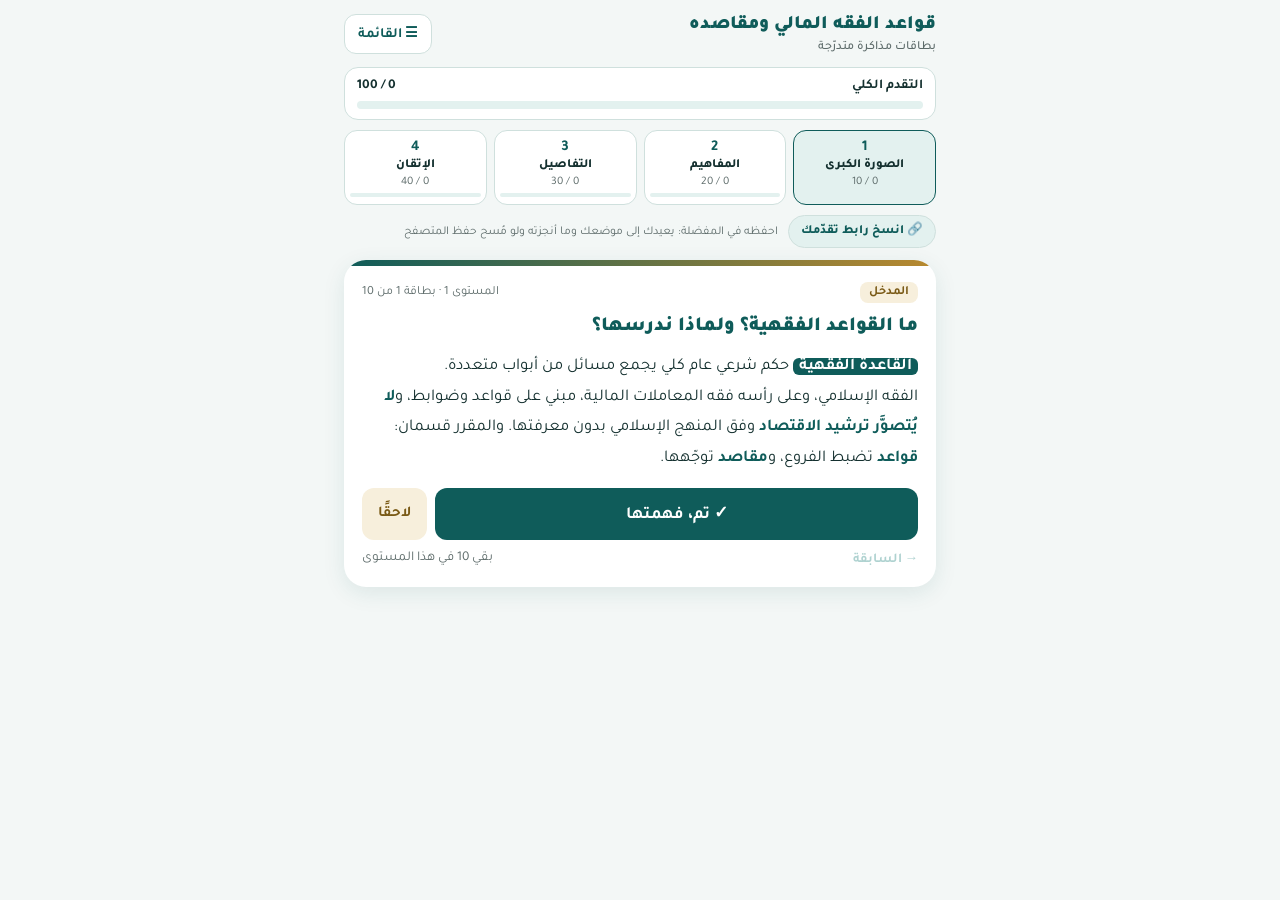
==== commit 12c2a1ae: "فتح جميع مستويات البطاقات وحفظ التقدم والموضع في الرابط - لم تعد المستويات مقفلة؛ يستطيع الدارس الان" ====
--- a/cards/index.html
+++ b/cards/index.html
@@ -69,11 +69,12 @@
 .confirm{display:none;margin-top:8px;background:#f6e6e3;border-radius:12px;padding:10px;font-size:14px;text-align:center}
 .confirm.show{display:block}
 .confirm .btn{padding:8px 16px;margin:6px 4px 0;font-size:14px}
+.proglink{display:flex;align-items:center;gap:10px;margin:-2px 0 12px;font-size:12px;color:#5d6b6a;line-height:1.5}.proglink button{flex:none;font:inherit;font-size:12.5px;font-weight:800;color:#0f5c5a;background:#e3f1ef;border:1px solid #cfe0dd;border-radius:99px;padding:6px 12px;cursor:pointer}
 </style></head><body>
 <div class="wrap">
 <header><h1>قواعد الفقه المالي ومقاصده<small>بطاقات مذاكرة متدرّجة</small></h1><button class="btn" id="menuBtn">☰ القائمة</button></header>
 <div class="prog"><div class="row"><span>التقدم الكلي</span><span id="tot"></span></div><div class="bar"><i id="totBar"></i></div></div>
-<div class="levels" id="levels"></div>
+<div class="levels" id="levels"></div><div class="proglink"><button id="progBtn" type="button">🔗 انسخ رابط تقدّمك</button><span>احفظه في المفضلة: يعيدك إلى موضعك وما أنجزته ولو مُسح حفظ المتصفح</span></div>
 <div id="main"></div>
 </div>
 <div id="sheet"><div class="panel"><div class="ph"><b id="shTitle"></b><button class="link" id="close">إغلاق ✕</button></div><div class="list" id="list"></div>
@@ -201,7 +202,7 @@
 let hist=[],cur=null,showFinish=false;
 const $=id=>document.getElementById(id);
 const lvDone=n=>LEVELS[n-1].cards.filter(c=>st.done[c.id]).length;
-const unlocked=n=>n===1||lvDone(n-1)===LEVELS[n-2].total;
+const unlocked=n=>true; // كل المستويات مفتوحة
 function order(n){let o=st.order[n];const ids=LEVELS[n-1].cards.map(c=>c.id);if(!o||o.length!==ids.length||!ids.every(i=>o.includes(i))){o=ids.slice();st.order[n]=o;}return o;}
 function byId(id){for(const l of LEVELS)for(const c of l.cards)if(c.id===id)return c;}
 function nextCard(n){return order(n).find(id=>!st.done[id]);}
@@ -218,7 +219,7 @@
  if(!cur||byId(cur).lv!==n){cur=nextCard(n)||null;}
  if(showFinish||!cur){
   const last=n===LEVELS.length;
-  $("main").innerHTML=`<div class="card"><div class="finish"><div class="e">${last?'🏆':'🎉'}</div><h2>${last?'أتممت المقرر كله!':'أتممت المستوى '+n+': '+L.name}</h2><p>${last?'أنهيت البطاقات المئة كلها. راجع ما شئت من المستويات متى أردت.':'أحسنت! فُتح لك المستوى التالي، وفيه تعمّق أكثر.'}</p>${last?'':`<button class="btn pri" id="goNext">انتقل إلى المستوى ${n+1}: ${LEVELS[n].name}</button>`}<button class="btn sec" id="review">راجع بطاقات هذا المستوى</button></div></div>`;
+  $("main").innerHTML=`<div class="card"><div class="finish"><div class="e">${last?'🏆':'🎉'}</div><h2>${last?'أتممت المقرر كله!':'أتممت المستوى '+n+': '+L.name}</h2><p>${last?'أنهيت البطاقات المئة كلها. راجع ما شئت من المستويات متى أردت.':'أحسنت! المستوى التالي فيه تعمّق أكثر.'}</p>${last?'':`<button class="btn pri" id="goNext">انتقل إلى المستوى ${n+1}: ${LEVELS[n].name}</button>`}<button class="btn sec" id="review">راجع بطاقات هذا المستوى</button></div></div>`;
   if(!last)$("goNext").onclick=()=>{st.level=n+1;showFinish=false;cur=null;hist=[];save();render();};
   $("review").onclick=()=>{showFinish=false;cur=order(n)[0];hist=[];render();};
   return;}
@@ -241,7 +242,27 @@
 $("cfYes").onclick=()=>{const n=st.level;LEVELS[n-1].cards.forEach(c=>delete st.done[c.id]);delete st.order[n];
  for(let k=n+1;k<=LEVELS.length;k++){/* لا يُمس تقدّم المستويات الأعلى */}
  cur=null;hist=[];showFinish=false;save();$("sheet").classList.remove("open");toast("أُعيد تعيين المستوى");render();};
-if(!unlocked(st.level))st.level=1;
+
+/* ===== رابط التقدم: يُكتب التقدم والموضع في الرابط، فيعود الدارس إلى مكانه ولو مُسح حفظ المتصفح ===== */
+const PROG=(()=>{const A='ABCDEFGHIJKLMNOPQRSTUVWXYZabcdefghijklmnopqrstuvwxyz0123456789-_';
+ const lvOf=id=>+String(id).split('-')[0].slice(1);
+ function enc(){const ids=P.ids(),d=P.done();let s='';for(let i=0;i<ids.length;i+=6){let v=0;for(let j=0;j<6;j++)if(d[ids[i+j]])v|=1<<j;s+=A[v];}
+  const c=P.cur();return 'p='+s+'&l='+P.level()+(c?'&c='+c:'');}
+ function sync(){try{window.history.replaceState(null,'','#'+enc());}catch(e){}}
+ function load(){let start=null;try{const m={};(location.hash||'').replace(/^#/,'').split('&').forEach(kv=>{const i=kv.indexOf('=');if(i>0)m[kv.slice(0,i)]=kv.slice(i+1);});
+  if(!m.p)return null;const ids=P.ids(),d=P.done(),before=ids.filter(i=>d[i]).length;let fromLink=0;
+  for(let i=0;i<ids.length;i++){const v=A.indexOf(m.p[Math.floor(i/6)]||'A');if(v>=0&&(v>>(i%6))&1){fromLink++;d[ids[i]]=true;}}
+  if(fromLink>=before){if(m.c&&ids.includes(m.c)){P.go(lvOf(m.c),m.c);start=m.c;}else if(+m.l>=1&&+m.l<=4)P.go(+m.l,null);}
+  P.save();}catch(e){}return start;}
+ function copy(){const url=location.href.split('#')[0]+'#'+enc();const ok=()=>toast('نُسخ الرابط ✓ احفظه في المفضلة أو أرسله لنفسك');
+  const fb=()=>{const t=document.createElement('textarea');t.value=url;t.style.cssText='position:fixed;opacity:0';document.body.appendChild(t);t.select();
+   let done=false;try{done=document.execCommand('copy');}catch(e){}t.remove();if(done)ok();else window.prompt('انسخ هذا الرابط واحفظه:',url);};
+  try{navigator.clipboard.writeText(url).then(ok,fb);}catch(e){fb();}}
+ return {sync,load,copy};})();
+const P={ids:()=>LEVELS.flatMap(l=>l.cards.map(c=>c.id)),done:()=>st.done,level:()=>st.level,cur:()=>showFinish?null:cur,go:(l,id)=>{st.level=l;cur=id;showFinish=false;},save};
+{const _f=render;render=function(...a){const r=_f.apply(this,a);PROG.sync();return r;};}
+document.getElementById('progBtn').onclick=()=>PROG.copy();
+PROG.load();
 render();
 </script>
 </body></html>
